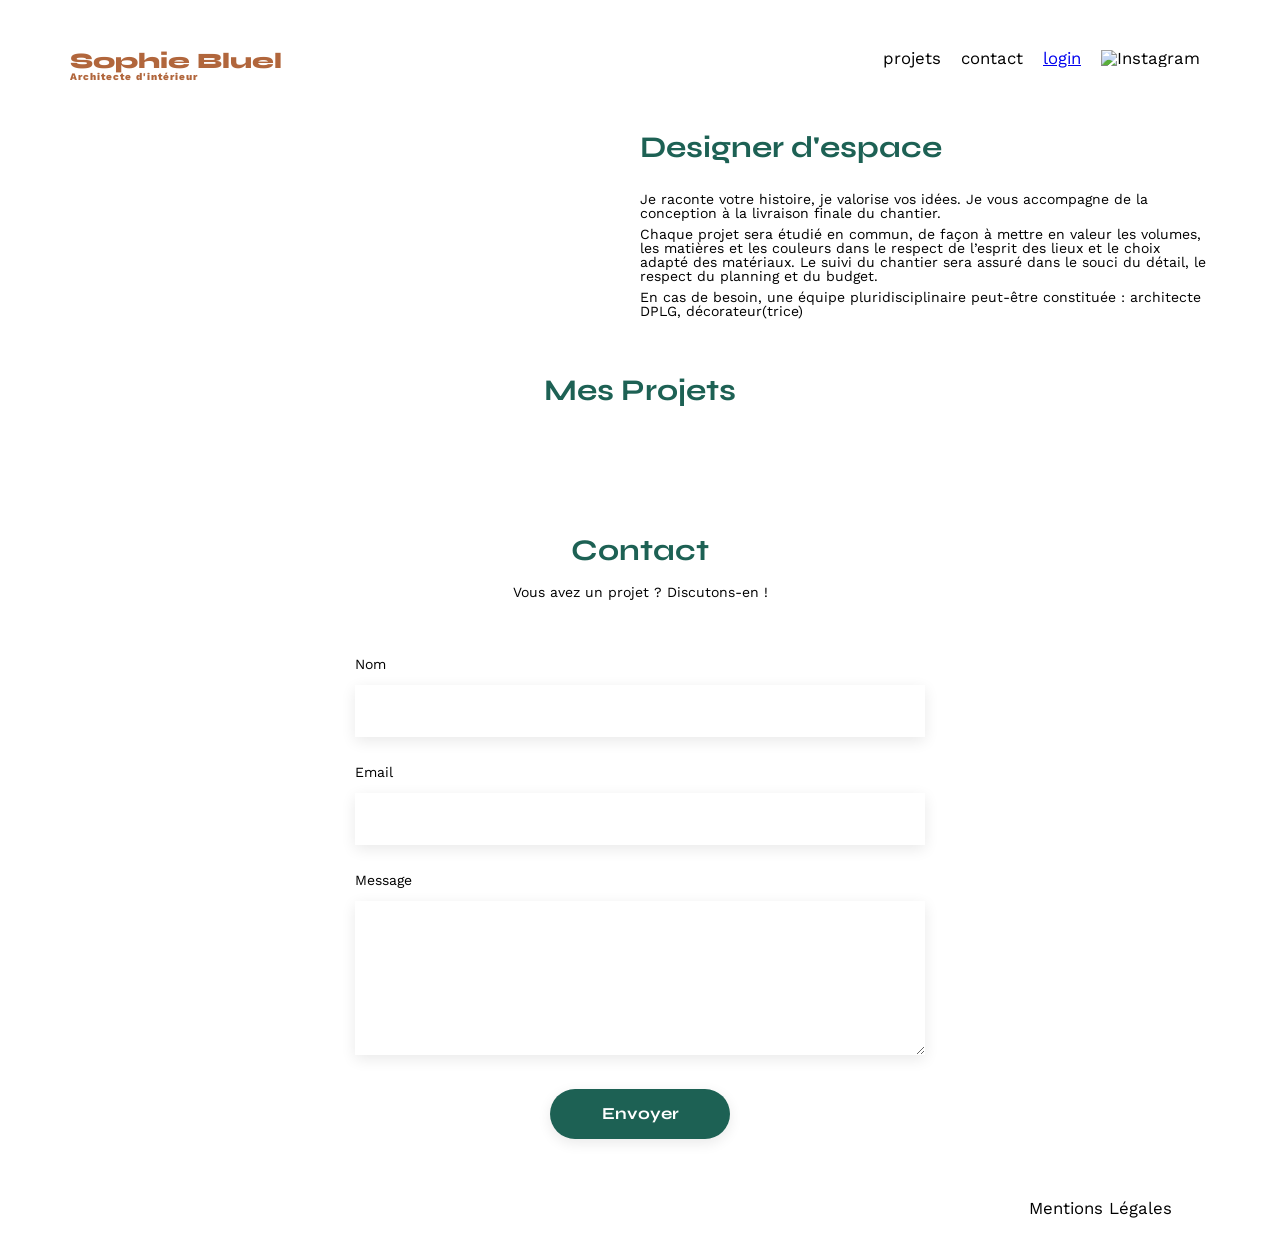
==== FrontEnd/index.html @ 6d6b204c "feat: login" ====
<!DOCTYPE html>
<html lang="fr">
<head>
	<meta charset="UTF-8">
	<title>Sophie Bluel - Architecte d'intérieur</title>
	<meta name="viewport" content="width=device-width, initial-scale=1.0">
	<link rel="preconnect" href="https://fonts.googleapis.com">
	<link rel="preconnect" href="https://fonts.gstatic.com" crossorigin>
	<link href="https://fonts.googleapis.com/css2?family=Syne:wght@700;800&family=Work+Sans&display=swap" rel="stylesheet">
	<meta name="description" content="">
	<link rel="stylesheet" href="./assets/style.css">
</head>
<body>
<div class="bandeau admin">Mode édition</div>
<header>
	<h1>Sophie Bluel <span>Architecte d'intérieur</span></h1>
	<nav>
		<ul>
			<li>projets</li>
			<li>contact</li>
			<li><a href="login.html">login</a></li>
			<li><img src="./assets/icons/instagram.png" alt="Instagram"></li>
		</ul>
	</nav>
</header>
<main>
	<section id="introduction">
		<figure>
			<img src="./assets/images/sophie-bluel.png" alt="">
		</figure>
		<article>
			<h2>Designer d'espace</h2>
			<p>Je raconte votre histoire, je valorise vos idées. Je vous accompagne de la conception à la livraison finale du chantier.</p>
			<p>Chaque projet sera étudié en commun, de façon à mettre en valeur les volumes, les matières et les couleurs dans le respect de l’esprit des lieux et le choix adapté des matériaux. Le suivi du chantier sera assuré dans le souci du détail, le respect du planning et du budget.</p>
			<p>En cas de besoin, une équipe pluridisciplinaire peut-être constituée : architecte DPLG, décorateur(trice)</p>
		</article>
	</section>
	<section id="portfolio">
		<div class="projets">
			<h2>Mes Projets</h2>
			<button class="modifier admin">modifier</button>
		</div>
		<div class="filters">

		</div>
		<div class="gallery">

		</div>
	</section>
	<section id="contact">
		<h2>Contact</h2>
		<p>Vous avez un projet ? Discutons-en !</p>
		<form action="#" method="post">
			<label for="name">Nom</label>
			<input type="text" name="name" id="name">
			<label for="email">Email</label>
			<input type="email" name="email" id="email">
			<label for="message">Message</label>
			<textarea name="message" id="message" cols="30" rows="10"></textarea>
			<input type="submit" value="Envoyer">
		</form>
	</section>
</main>

<footer>
	<nav>
		<ul>
			<li>Mentions Légales</li>
		</ul>
	</nav>
</footer>
<script src="script.js"></script>
</body>
</html>
---- FrontEnd/assets/style.css ----
/* http://meyerweb.com/eric/tools/css/reset/
   v2.0 | 20110126
   License: none (public domain)
*/

html, body, div, span, applet, object, iframe,
h1, h2, h3, h4, h5, h6, p, blockquote, pre,
a, abbr, acronym, address, big, cite, code,
del, dfn, em, img, ins, kbd, q, s, samp,
small, strike, strong, sub, sup, tt, var,
b, u, i, center,
dl, dt, dd, ol, ul, li,
fieldset, form, label, legend,
table, caption, tbody, tfoot, thead, tr, th, td,
article, aside, canvas, details, embed,
figure, figcaption, footer, header, hgroup,
menu, nav, output, ruby, section, summary,
time, mark, audio, video {
	margin: 0;
	padding: 0;
	border: 0;
	font-size: 100%;
	font: inherit;
	vertical-align: baseline;
}
/* HTML5 display-role reset for older browsers */
article, aside, details, figcaption, figure,
footer, header, hgroup, menu, nav, section {
	display: block;
}
body {
	line-height: 1;
}
ol, ul {
	list-style: none;
}
blockquote, q {
	quotes: none;
}
blockquote:before, blockquote:after,
q:before, q:after {
	content: '';
	content: none;
}
table {
	border-collapse: collapse;
	border-spacing: 0;
}
/** end reset css**/
body {
	max-width: 1140px;
	margin:auto;
	font-family: 'Work Sans' ;
	font-size: 14px;
}
header {
	display: flex;
	justify-content: space-between;
	margin: 50px 0
}
section {
	margin: 50px 0
}

h1{
	display: flex;
	flex-direction: column;
	font-family: 'Syne';
	font-size: 22px;
	font-weight: 800;
	color: #B1663C
}

h1 > span {
	font-family: 'Work Sans';
	font-size:10px;
	letter-spacing: 0.1em;
;
}

h2{
	font-family: 'Syne';
	font-weight: 700;
	font-size: 30px;
	color: #1D6154
}
nav ul {
	display: flex;
	align-items: center;
	list-style-type: none;

}
nav li {
	padding: 0 10px;
	font-size: 1.2em;
}

li:hover {
	color: #B1663C;
}
.filters {
	display: flex;
	justify-content: center;
	gap: 10px;
	margin: 30px 0 50px;
}

.filters button {
	font-family: "Syne", sans-serif;
	font-weight: 700;
	font-size: 16px;
	color: #1d6154;
	background-color: transparent;
	border: 1px solid #1d6154;
	border-radius: 60px;
	padding: 9px 25px;
	cursor: pointer;
	transition: background-color 0.2s, color 0.2s;
}

.filters button:hover,
.filters button.active {
	background-color: #1d6154;
	color: #fffef8;
}
#introduction {
	display: flex;
	align-items: center;
}
#introduction figure {
	flex: 1
}
#introduction img {
	display: block;
	margin: auto;
	width: 80%;
}

#introduction article {
	flex: 1
}
#introduction h2 {
	margin-bottom: 1em;
}

#introduction p {
	margin-bottom: 0.5em;
}
#portfolio h2 {
	text-align: center;
	margin-bottom: 1em;
}
.gallery {
	width: 100%;
	display: grid;
	grid-template-columns: 1fr 1fr 1fr;
	grid-column-gap: 20px;
	grid-row-gap: 20px;
}

.gallery img {
	width: 100%;

}
#contact {
	width: 50%;
margin: auto;
}
#contact > * {
	text-align: center;

}
#contact h2{
	margin-bottom: 20px;
}
#contact form {
	text-align: left;
	margin-top:30px;
	display: flex;
	flex-direction: column;
}

#contact input {
	height: 50px;
	font-size: 1.2em;
	border: none;
	box-shadow: 0px 4px 14px rgba(0, 0, 0, 0.09);
}
#contact label {
	margin: 2em 0 1em 0;
}
#contact textarea {
	border: none;
	box-shadow: 0px 4px 14px rgba(0, 0, 0, 0.09);
}

input[type="submit"]{
	font-family: 'Syne';
	font-weight: 700;
	color: white;
	background-color: #1D6154;
	margin : 2em auto ;
	width: 180px;
	text-align: center;
	border-radius: 60px ;
}

footer nav ul {
	display: flex;
	justify-content: flex-end;
	margin: 2em
}

.error{
	display: none;
}

.error.active{
	display: block;
	color: red;
}

.admin{
	display: none;
}
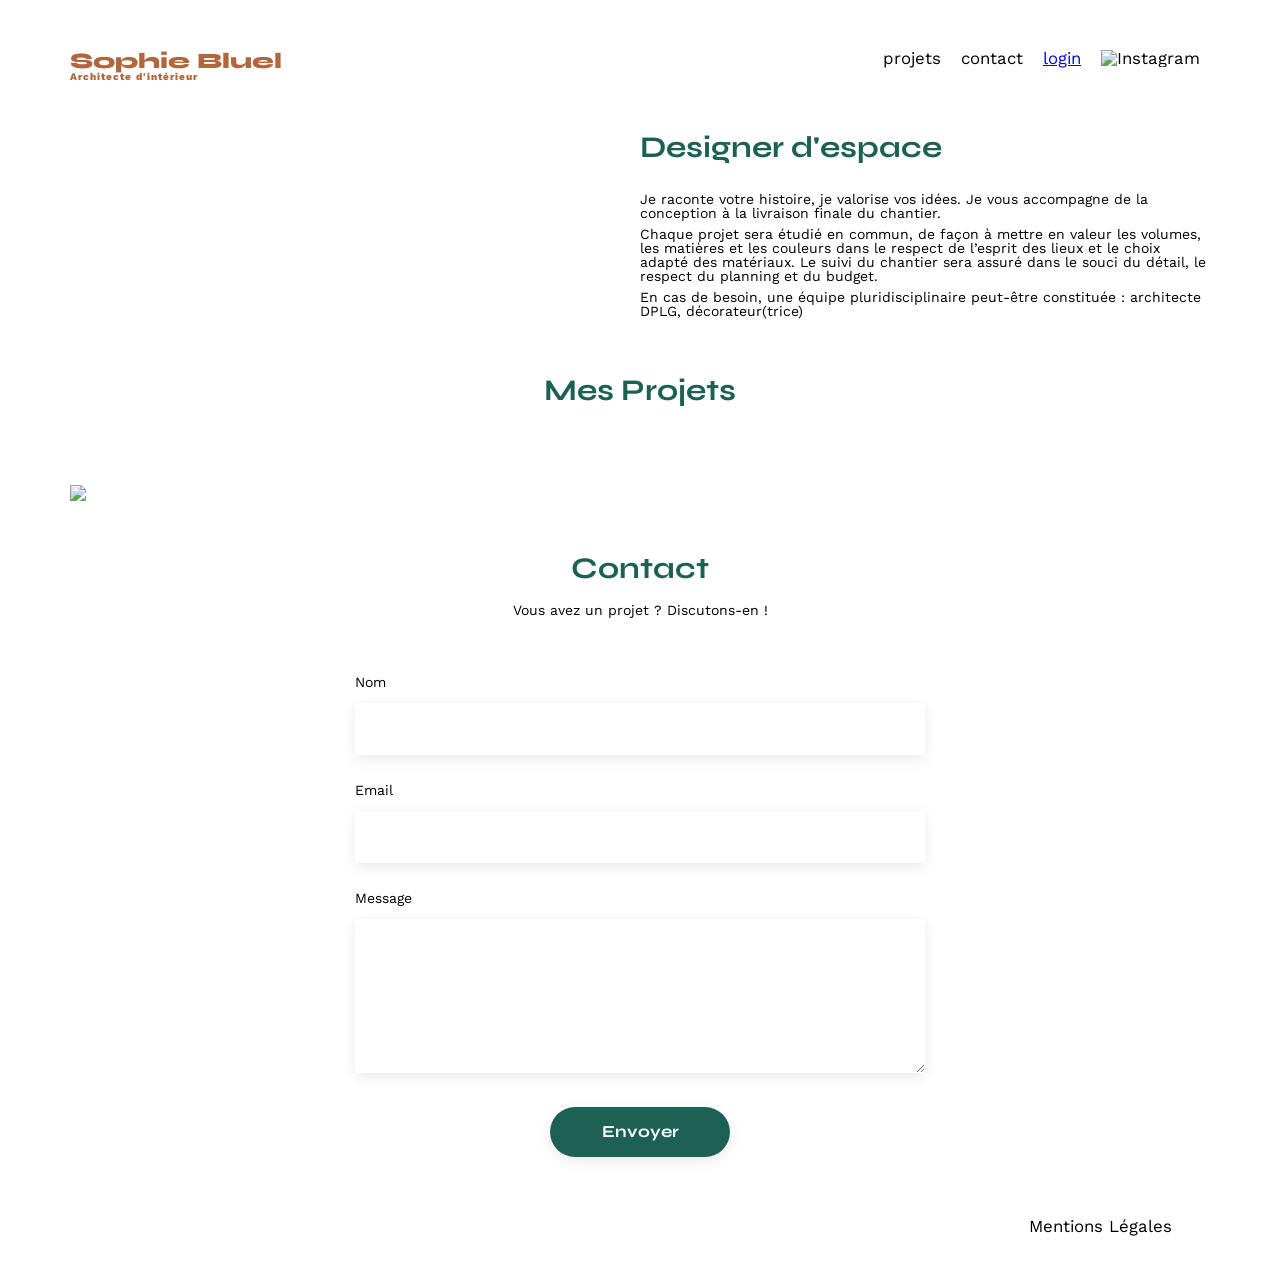
==== commit ff177845: "feat/login" ====
--- a/FrontEnd/index.html
+++ b/FrontEnd/index.html
@@ -18,7 +18,8 @@
 		<ul>
 			<li>projets</li>
 			<li>contact</li>
-			<li><a href="login.html">login</a></li>
+			<li class="login"><a href="login.html">login</a></li>
+			<li class="admin logout"><a href="">logout</a></li>
 			<li><img src="./assets/icons/instagram.png" alt="Instagram"></li>
 		</ul>
 	</nav>
@@ -44,6 +45,12 @@
 
 		</div>
 		<div class="gallery">
+			<figure>
+				<img src="script.js">
+				<figcaption>
+
+				</figcaption>
+			</figure>
 
 		</div>
 	</section>
--- a/FrontEnd/assets/style.css
+++ b/FrontEnd/assets/style.css
@@ -160,8 +160,8 @@
 
 .gallery img {
 	width: 100%;
-
-}
+}
+
 #contact {
 	width: 50%;
 margin: auto;
@@ -224,3 +224,10 @@
 	display: none;
 }
 
+.admin.active{
+	display: block;
+}
+
+.hidden{
+	display: none;
+}
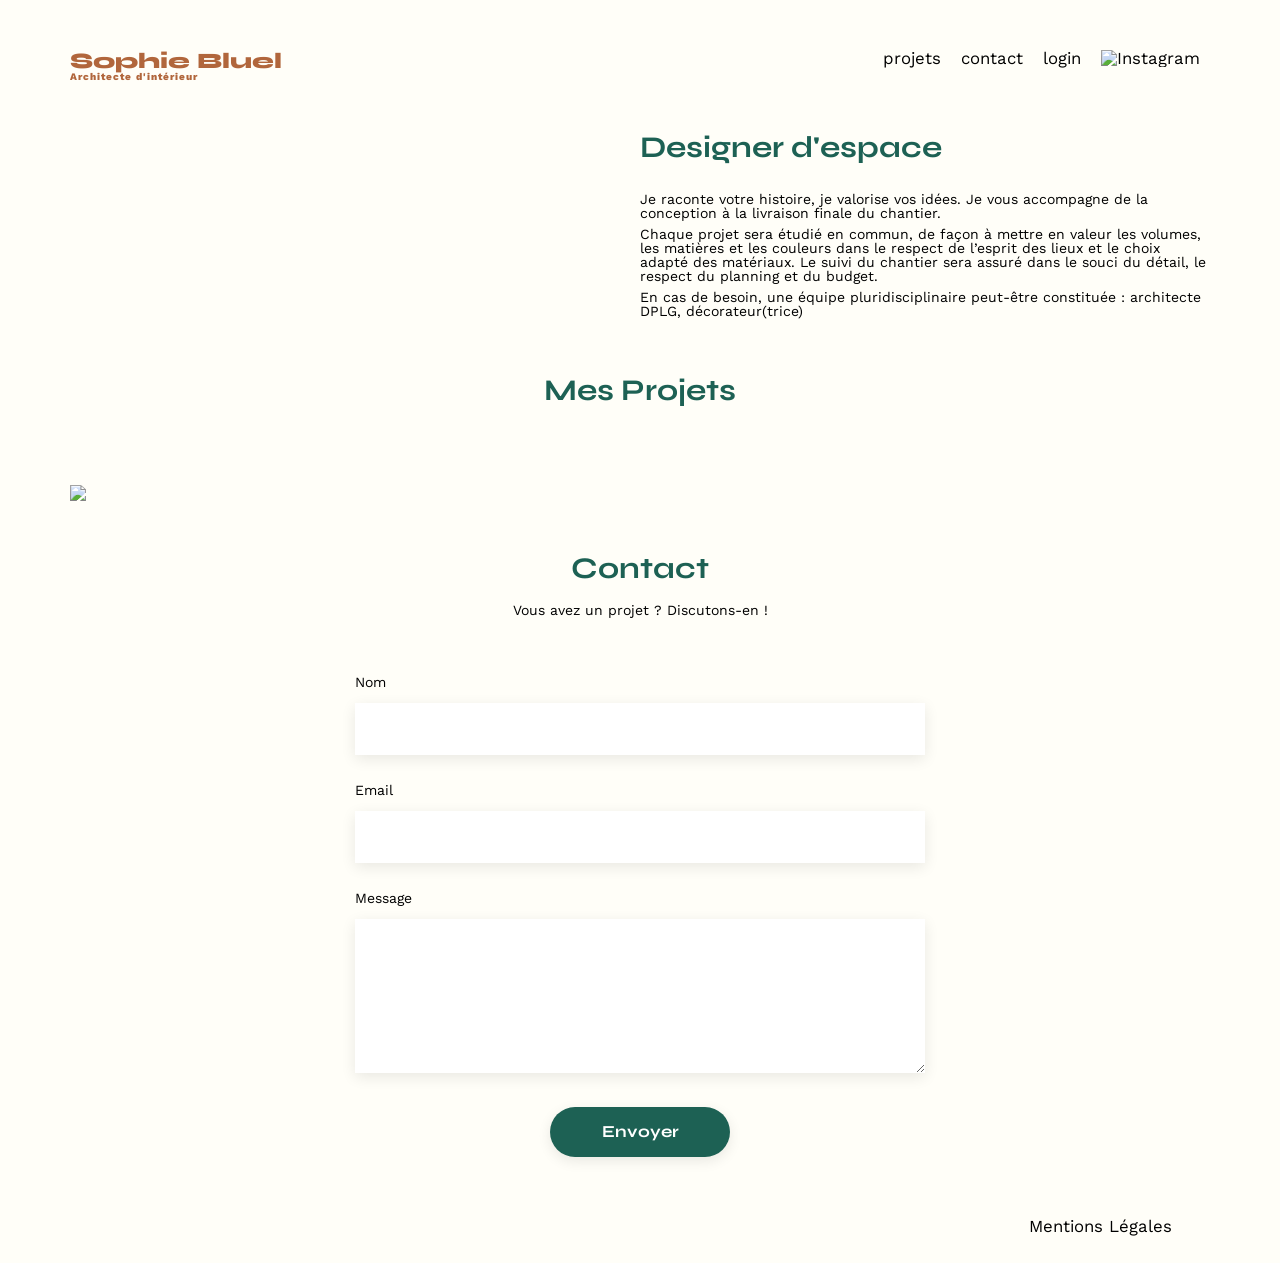
==== commit a39e4c5c: "feat: style du mode admin, de la modale et de la page de login" ====
--- a/FrontEnd/index.html
+++ b/FrontEnd/index.html
@@ -8,10 +8,11 @@
 	<link rel="preconnect" href="https://fonts.gstatic.com" crossorigin>
 	<link href="https://fonts.googleapis.com/css2?family=Syne:wght@700;800&family=Work+Sans&display=swap" rel="stylesheet">
 	<meta name="description" content="">
+	<link rel="stylesheet" href="https://cdnjs.cloudflare.com/ajax/libs/font-awesome/6.5.1/css/all.min.css">
 	<link rel="stylesheet" href="./assets/style.css">
 </head>
 <body>
-<div class="bandeau admin">Mode édition</div>
+<div class="bandeau admin"><i class="fa-regular fa-pen-to-square"></i> Mode édition</div>
 <header>
 	<h1>Sophie Bluel <span>Architecte d'intérieur</span></h1>
 	<nav>
@@ -39,7 +40,7 @@
 	<section id="portfolio">
 		<div class="projets">
 			<h2>Mes Projets</h2>
-			<button class="modifier admin">modifier</button>
+			<button class="modifier admin"><i class="fa-regular fa-pen-to-square"></i> modifier</button>
 		</div>
 		<div class="filters">
 
@@ -76,6 +77,46 @@
 		</ul>
 	</nav>
 </footer>
+<div class="modal">
+	<div class="modal-window">
+		<button class="modal-close" aria-label="fermer"><i class="fa-solid fa-xmark"></i></button>
+		<div class="modal-view-gallery">
+		<h2>Galerie photo</h2>
+		<div class="modal-gallery"></div>
+		<hr class="modal-separator">
+		<button class="btn-primary modal-add-btn" type="button">Ajouter une photo</button>
+		</div>
+		<div class="modal-view-add hidden">
+			<button class="modal-back" aria-label="Retour"><i class="fa-solid fa-arrow-left"></i></button>
+			<h2>Ajout photo</h2>
+			<form class="modal-form">
+				<div class="upload-zone">
+					<img class="upload-preview hidden" alt="Aperçu de la photo">
+					<div class="upload-placeholder">
+						<i class="fa-regular fa-image"></i>
+						<label for="open-file" class="upload-btn">+ Ajouter photo</label>
+						<input type="file" id="open-file" name="image" accept="image/png, image/jpeg" required>
+						<p>jpg, png : 4mo max</p>
+					</div>
+				</div>
+
+				<label for="title">Titre</label>
+				<input type="text" id="title" name="title" required>
+
+				<label for="category">Catégorie</label>
+				<select id="category" name="category" required>
+					<option value=""></option>
+				</select>
+
+				<p class="error">Impossible d'ajouter le projet</p>
+
+				<hr class="modal-separator">
+
+				<input type="submit" class="btn-primary" value="Valider">
+			</form>
+		</div>
+	</div>
+	</div>
 <script src="script.js"></script>
 </body>
 </html>
--- a/FrontEnd/assets/style.css
+++ b/FrontEnd/assets/style.css
@@ -52,6 +52,7 @@
 	margin:auto;
 	font-family: 'Work Sans' ;
 	font-size: 14px;
+	background-color: #FFFEF8;
 }
 header {
 	display: flex;
@@ -97,6 +98,15 @@
 
 li:hover {
 	color: #B1663C;
+}
+
+nav a {
+	color: inherit;
+	text-decoration: none;
+}
+
+nav li.current {
+	font-weight: 600;
 }
 .filters {
 	display: flex;
@@ -148,7 +158,22 @@
 }
 #portfolio h2 {
 	text-align: center;
+}
+
+.projets {
+	display: flex;
+	justify-content: center;
+	align-items: center;
+	gap: 30px;
 	margin-bottom: 1em;
+}
+
+body:has(.bandeau.active) .filters {
+	display: none;
+}
+
+body:has(.bandeau.active) .gallery {
+	margin-top: 80px;
 }
 .gallery {
 	width: 100%;
@@ -211,23 +236,300 @@
 	margin: 2em
 }
 
-.error{
+.error {
 	display: none;
 }
 
-.error.active{
+.error.active {
 	display: block;
 	color: red;
 }
 
-.admin{
+.admin {
 	display: none;
 }
 
-.admin.active{
+.admin.active {
 	display: block;
 }
 
-.hidden{
+.hidden {
 	display: none;
 }
+
+.modal {
+	display: none;
+	justify-content: center;
+	align-items: center;
+	position: fixed;
+	top: 0;
+	left: 0;
+	width: 100%;
+	height: 100%;
+	background-color: rgba(0, 0, 0, 0.3);
+ }
+
+.modal.active {
+	display: flex;
+
+}
+
+.modal-window{
+	position: relative;
+	width: 630px;
+	background-color: rgb(255 255 255);
+	padding: 60px 25px 0;
+	border-radius: 10px;
+}
+
+.modal-window h2{
+	text-align: center;
+	font-family: 'Work Sans', sans-serif;
+	font-weight: 400;
+	font-size: 26px;
+	color: #000000;
+}
+
+.modal-close,
+.modal-back {
+	position: absolute;
+	top: 25px;
+	border: none;
+	background: none;
+	font-size: 20px;
+	cursor: pointer;
+}
+
+.modal-close {
+	right: 30px;
+}
+
+.modal-back {
+	left: 30px;
+}
+
+.modal-gallery {
+	display: grid;
+	grid-template-columns: repeat(5, 1fr);
+	gap: 10px;
+	width: 420px;
+	margin: 45px auto 0;
+}
+
+.modal-gallery figure {
+	position: relative;
+}
+
+.modal-gallery img {
+	width: 100%;
+	display: block;
+}
+
+.modal-gallery button {
+	position: absolute;
+	top: 6px;
+	right: 5px;
+	width: 17px;
+	height: 17px;
+	padding: 0;
+	border: none;
+	border-radius: 2px;
+	background-color: #000000;
+	color: #FFFFFF;
+	font-size: 0;
+	cursor: pointer;
+}
+
+.modal-gallery button::before {
+	content: "\f2ed";
+	font-family: "Font Awesome 6 Free";
+	font-weight: 900;
+	font-size: 9px;
+}
+
+.modal-separator {
+	width: 420px;
+	height: 1px;
+	margin: 45px auto 35px;
+	border: none;
+	background-color: #B3B3B3;
+}
+
+.btn-primary {
+	display: block;
+	width: 237px;
+	height: 36px;
+	margin: 0 auto;
+	border: none;
+	border-radius: 60px;
+	background-color: #1D6154;
+	color: #FFFFFF;
+	font-family: 'Syne', sans-serif;
+	font-weight: 700;
+	font-size: 14px;
+	cursor: pointer;
+}
+
+.btn-primary:hover {
+	background-color: #0E2F28;
+}
+
+.modal-add-btn {
+	margin-bottom: 35px;
+}
+
+.bandeau {
+	position: absolute;
+	top: 0;
+	left: 0;
+	right: 0;
+	height: 59px;
+	line-height: 59px;
+	background-color: #000000;
+	color: #FFFFFF;
+	text-align: center;
+}
+
+.bandeau.active + header {
+	margin-top: 100px;
+}
+
+.modifier {
+	border: none;
+	background: none;
+	font-family: 'Work Sans', sans-serif;
+	font-size: 14px;
+	cursor: pointer;
+}
+
+.modal-form {
+	display: flex;
+	flex-direction: column;
+	width: 420px;
+	margin: 35px auto 0;
+}
+
+.modal-form label {
+	margin: 30px 0 10px;
+	font-weight: 500;
+}
+
+.modal-form input[type="text"],
+.modal-form select {
+	height: 51px;
+	padding: 0 15px;
+	border: none;
+	background-color: #FFFFFF;
+	box-shadow: 0px 4px 14px rgba(0, 0, 0, 0.09);
+	font-family: 'Work Sans', sans-serif;
+	font-size: 14px;
+}
+
+.modal-form .error {
+	margin-top: 20px;
+	text-align: center;
+}
+
+.modal-form .modal-separator {
+	margin: 30px auto;
+}
+
+.modal-form .btn-primary {
+	width: 237px;
+	margin: 0 auto 35px;
+}
+
+.modal-form:invalid .btn-primary {
+	background-color: #A7A7A7;
+	cursor: not-allowed;
+}
+
+.upload-zone {
+	position: relative;
+	display: flex;
+	justify-content: center;
+	align-items: center;
+	height: 169px;
+	border-radius: 3px;
+	background-color: #E8F1F6;
+}
+
+.upload-placeholder {
+	display: flex;
+	flex-direction: column;
+	align-items: center;
+	gap: 8px;
+}
+
+.upload-placeholder.hidden {
+	display: none;
+}
+
+.upload-placeholder i {
+	font-size: 76px;
+	color: #B9C5CC;
+}
+
+.upload-placeholder label {
+	margin: 0;
+	padding: 10px 33px;
+	border-radius: 50px;
+	background-color: #CBD6DC;
+	color: #306685;
+	cursor: pointer;
+}
+
+.upload-placeholder input[type="file"] {
+	position: absolute;
+	width: 1px;
+	height: 1px;
+	opacity: 0;
+}
+
+.upload-placeholder p {
+	font-size: 10px;
+	color: #444444;
+}
+
+.upload-preview {
+	height: 100%;
+}
+
+#login {
+	display: flex;
+	flex-direction: column;
+	align-items: center;
+}
+
+#login h2 {
+	margin-bottom: 40px;
+}
+
+#login form {
+	display: flex;
+	flex-direction: column;
+	width: 379px;
+}
+
+#login label {
+	margin: 20px 0 10px;
+}
+
+#login input[type="email"],
+#login input[type="password"] {
+	height: 51px;
+	padding: 0 15px;
+	border: none;
+	background-color: #FFFFFF;
+	box-shadow: 0px 4px 14px rgba(0, 0, 0, 0.09);
+}
+
+#login input[type="submit"] {
+	height: 36px;
+	border: none;
+	cursor: pointer;
+}
+
+.forgot-password {
+	color: #3D3D3D;
+}
